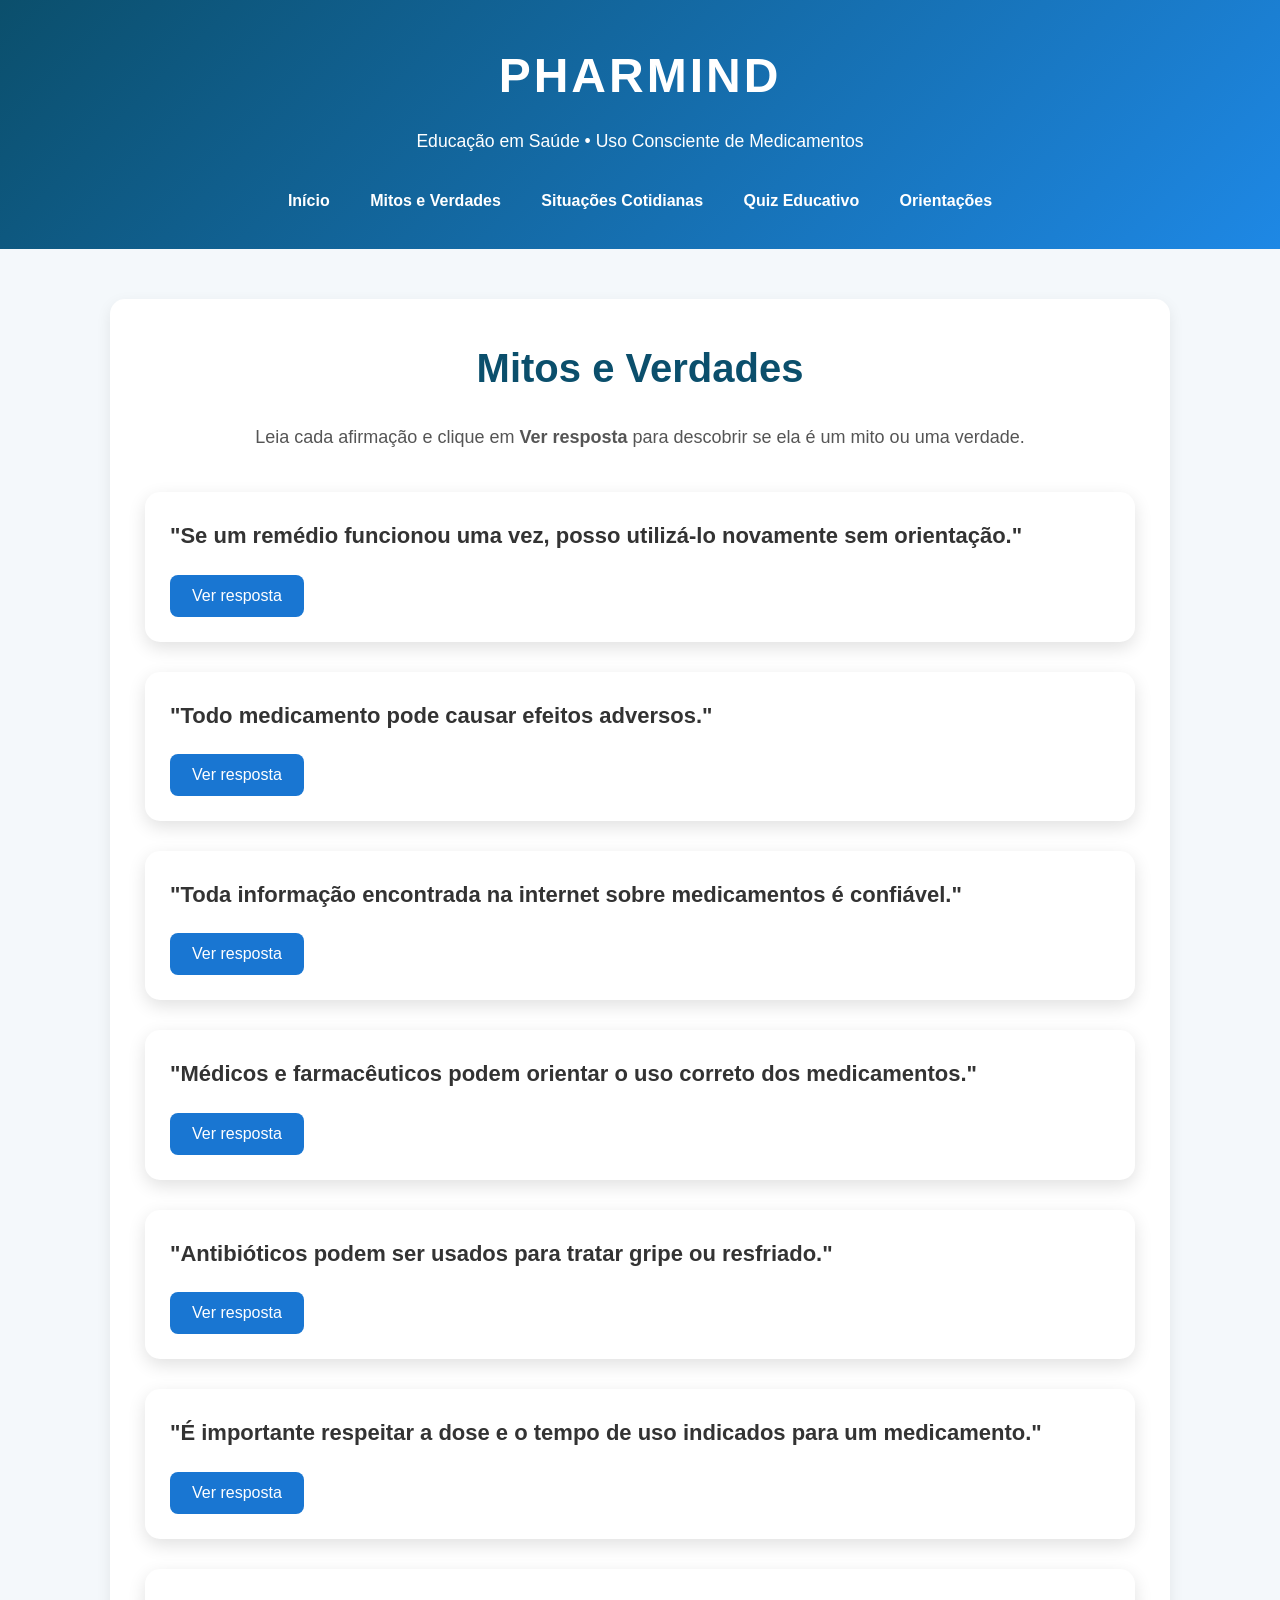
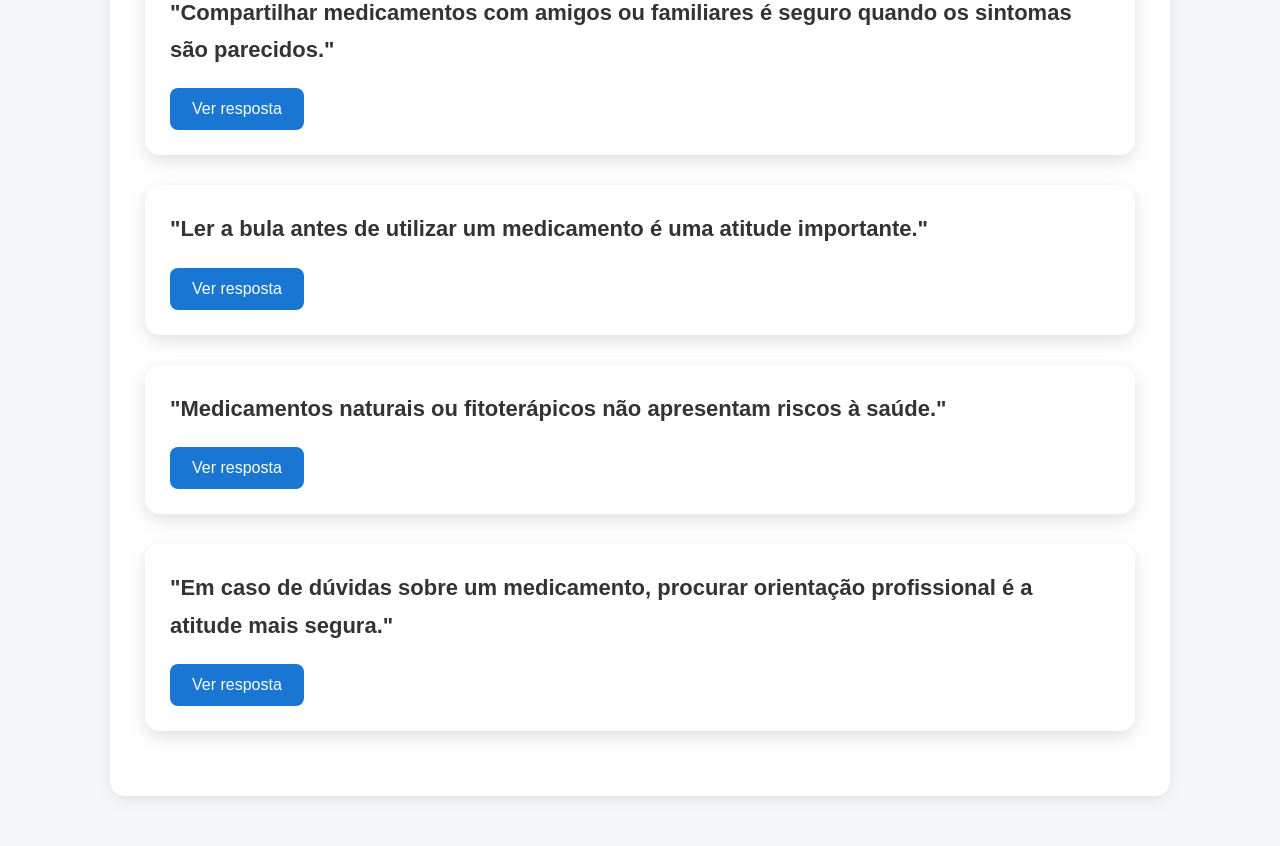
==== mitos.html @ d5031b0a "Add files via upload" ====
<!DOCTYPE html>
<html lang="pt-BR">

<head>
    <meta charset="UTF-8">
    <meta name="viewport" content="width=device-width, initial-scale=1.0">
    <title>Pharmind - Mitos e Verdades</title>

    <link rel="stylesheet" href="style.css">
</head>

<body>

    <header>

        <h1>PHARMIND</h1>

        <p>Educação em Saúde • Uso Consciente de Medicamentos</p>

        <nav>
            <a href="index.html">Início</a>
            <a href="mitos.html">Mitos e Verdades</a>
            <a href="situacoes.html">Situações Cotidianas</a>
            <a href="quiz.html">Quiz Educativo</a>
            <a href="orientacoes.html">Orientações</a>
        </nav>

    </header>

    <main>

        <section id="mitos">

            <h2>Mitos e Verdades</h2>

            <p>
                Leia cada afirmação e clique em <strong>Ver resposta</strong> para descobrir se ela é um mito ou uma verdade.
            </p>

            <!-- PERGUNTA 1 -->
            <article class="card">

                <h3>"Se um remédio funcionou uma vez, posso utilizá-lo novamente sem orientação."</h3>

                <button onclick="mostrarResposta('r1')">Ver resposta</button>

                <div id="r1" class="resposta">

                    <h4 class="mito">❌ MITO</h4>

                    <p>
                        Um medicamento indicado anteriormente pode não ser adequado para uma nova situação.
                        Os sintomas podem ser parecidos, mas a causa pode ser diferente.
                    </p>

                </div>

            </article>

            <!-- PERGUNTA 2 -->
            <article class="card">

                <h3>"Todo medicamento pode causar efeitos adversos."</h3>

                <button onclick="mostrarResposta('r2')">Ver resposta</button>

                <div id="r2" class="resposta">

                    <h4 class="verdade">✅ VERDADE</h4>

                    <p>
                        Mesmo quando utilizados corretamente, medicamentos podem provocar efeitos adversos em algumas pessoas.
                    </p>

                </div>

            </article>

<!-- PERGUNTA 3 -->

<article class="card">

    <h3>"Toda informação encontrada na internet sobre medicamentos é confiável."</h3>

    <button onclick="mostrarResposta('r3')">Ver resposta</button>

    <div id="r3" class="resposta">

        <h4 class="mito">❌ MITO</h4>

        <p>
            Nem toda informação disponível na internet é confiável. Procure sempre fontes oficiais e orientação de profissionais da saúde.
        </p>

    </div>

</article>

<!-- PERGUNTA 4 -->

<article class="card">

    <h3>"Médicos e farmacêuticos podem orientar o uso correto dos medicamentos."</h3>

    <button onclick="mostrarResposta('r4')">Ver resposta</button>

    <div id="r4" class="resposta">

        <h4 class="verdade">✅ VERDADE</h4>

        <p>
            Esses profissionais possuem conhecimento técnico para orientar sobre o uso seguro, a dose adequada e possíveis riscos dos medicamentos.
        </p>

    </div>

</article>

<!-- PERGUNTA 5 -->

<article class="card">

    <h3>"Antibióticos podem ser usados para tratar gripe ou resfriado."</h3>

    <button onclick="mostrarResposta('r5')">Ver resposta</button>

    <div id="r5" class="resposta">

        <h4 class="mito">❌ MITO</h4>

        <p>
            Gripe e resfriado são causados, na maioria dos casos, por vírus. Antibióticos combatem bactérias e seu uso inadequado favorece a resistência bacteriana.
        </p>

    </div>

</article>

<!-- PERGUNTA 6 -->

<article class="card">

    <h3>"É importante respeitar a dose e o tempo de uso indicados para um medicamento."</h3>

    <button onclick="mostrarResposta('r6')">Ver resposta</button>

    <div id="r6" class="resposta">

        <h4 class="verdade">✅ VERDADE</h4>

        <p>
            Alterar a dose ou interromper o tratamento por conta própria pode diminuir a eficácia do medicamento e aumentar os riscos à saúde.
        </p>

    </div>

</article>

<!-- PERGUNTA 7 -->

<article class="card">

    <h3>"Compartilhar medicamentos com amigos ou familiares é seguro quando os sintomas são parecidos."</h3>

    <button onclick="mostrarResposta('r7')">Ver resposta</button>

    <div id="r7" class="resposta">

        <h4 class="mito">❌ MITO</h4>

        <p>
            Pessoas diferentes podem apresentar doenças distintas, alergias ou contraindicações. Um medicamento seguro para uma pessoa pode representar riscos para outra.
        </p>

    </div>

</article>

<!-- PERGUNTA 8 -->

<article class="card">

    <h3>"Ler a bula antes de utilizar um medicamento é uma atitude importante."</h3>

    <button onclick="mostrarResposta('r8')">Ver resposta</button>

    <div id="r8" class="resposta">

        <h4 class="verdade">✅ VERDADE</h4>

        <p>
            A bula contém informações importantes sobre indicação, modo de uso, contraindicações, efeitos adversos e cuidados necessários durante o tratamento.
        </p>

    </div>

</article>

<!-- PERGUNTA 9 -->

<article class="card">

    <h3>"Medicamentos naturais ou fitoterápicos não apresentam riscos à saúde."</h3>

    <button onclick="mostrarResposta('r9')">Ver resposta</button>

    <div id="r9" class="resposta">

        <h4 class="mito">❌ MITO</h4>

        <p>
            Produtos naturais também podem causar efeitos adversos, alergias e interações com outros medicamentos. O uso deve ser orientado por um profissional.
        </p>

    </div>

</article>

<!-- PERGUNTA 10 -->

<article class="card">

    <h3>"Em caso de dúvidas sobre um medicamento, procurar orientação profissional é a atitude mais segura."</h3>

    <button onclick="mostrarResposta('r10')">Ver resposta</button>

    <div id="r10" class="resposta">

        <h4 class="verdade">✅ VERDADE</h4>

        <p>
            Médicos e farmacêuticos são os profissionais mais indicados para esclarecer dúvidas e orientar o uso correto dos medicamentos, reduzindo os riscos da automedicação.
        </p>

    </div>

</article>
        </section>

    </main>

    <script src="script.js"></script>

</body>

</html>
---- style.css ----
/* =====================================================
                    RESET
===================================================== */

*{
    margin:0;
    padding:0;
    box-sizing:border-box;
}

/* =====================================================
                    BODY
===================================================== */

body{
    font-family:Arial, Helvetica, sans-serif;
    background:#F4F8FB;
    color:#333;
    line-height:1.7;
}

/* =====================================================
                    CABEÇALHO
===================================================== */

header{
    background:linear-gradient(135deg,#0B4F6C,#1E88E5);
    color:white;
    text-align:center;
    padding:35px 20px;
}

header h1{
    font-size:3rem;
    letter-spacing:3px;
}

header p{
    margin-top:10px;
    font-size:1.1rem;
}

/* =====================================================
                    MENU
===================================================== */

nav{
    margin-top:30px;
}

nav a{
    color:white;
    text-decoration:none;
    margin:0 18px;
    font-weight:bold;
    transition:.3s;
}

nav a:hover{
    color:#FFD54F;
}

/* =====================================================
                    CONTEÚDO
===================================================== */

main{
    max-width:1100px;
    margin:50px auto;
    padding:0 20px;
}

/* =====================================================
                    SEÇÕES
===================================================== */

section{
    background:white;
    margin-bottom:35px;
    padding:35px;
    border-radius:15px;
    box-shadow:0 5px 15px rgba(0,0,0,.08);
}

section h2{
    color:#0B4F6C;
    margin-bottom:20px;
    border-left:6px solid #1E88E5;
    padding-left:12px;
}

section p{
    margin-bottom:18px;
    text-align:justify;
}

/* =====================================================
                    LISTAS
===================================================== */

ul{
    margin-top:20px;
    margin-left:25px;
}

li{
    margin-bottom:15px;
    font-size:1.05rem;
}

/* =====================================================
                MITOS E VERDADES
===================================================== */

#mitos h2{
    text-align:center;
    font-size:2.5rem;
    border:none;
    padding:0;
}

#mitos > p{
    text-align:center;
    font-size:18px;
    margin-bottom:40px;
    color:#555;
}

/* Cards */

.card{
    background:white;
    border-radius:15px;
    padding:25px;
    margin-bottom:30px;
    box-shadow:0 6px 18px rgba(0,0,0,.12);
    transition:.3s;
}

.card:hover{
    transform:translateY(-4px);
}

.card h3{
    color:#333;
    font-size:22px;
    margin-bottom:20px;
}

/* Botões */

.card button{
    background:#1976D2;
    color:white;
    border:none;
    padding:12px 22px;
    border-radius:8px;
    cursor:pointer;
    font-size:16px;
    transition:.3s;
}

.card button:hover{
    background:#0D47A1;
}

/* Resposta */

.resposta{
    display:none;
    margin-top:20px;
    padding:18px;
    background:#F4F8FB;
    border-left:6px solid #1976D2;
    border-radius:10px;
    animation:aparecer .4s;
}

.resposta h4{
    margin-bottom:10px;
}

.resposta p{
    line-height:1.7;
}

/* Cores */

.mito{
    color:#E53935;
}

.verdade{
    color:#2E7D32;
}

/* =====================================================
                    RODAPÉ
===================================================== */

footer{
    background:#0B4F6C;
    color:white;
    text-align:center;
    padding:25px;
    margin-top:40px;
}

footer p{
    margin:5px;
}

/* =====================================================
                    LINHAS
===================================================== */

hr{
    border:none;
    height:1px;
    background:#ddd;
    margin:20px 0;
}

/* =====================================================
                    ANIMAÇÕES
===================================================== */

@keyframes aparecer{

    from{
        opacity:0;
        transform:translateY(-10px);
    }

    to{
        opacity:1;
        transform:translateY(0);
    }

}

/* =====================================================
                RESPONSIVIDADE
===================================================== */

@media(max-width:768px){

    header h1{
        font-size:2.2rem;
    }

    nav{
        display:flex;
        flex-direction:column;
        gap:15px;
    }

    nav a{
        margin:0;
    }

    section{
        padding:25px;
    }

    #mitos h2{
        font-size:2rem;
    }

    .card{
        padding:18px;
    }

    .card h3{
        font-size:18px;
    }

    .card button{
        width:100%;
    }

}
/* ==========================================
              ORIENTAÇÕES
========================================== */

#orientacoes{
    max-width:1000px;
    margin:50px auto;
}

#orientacoes > h2{
    text-align:center;
    font-size:2.5rem;
    color:#0B4F6C;
    border:none;
    padding:0;
}

.introducao{
    max-width:800px;
    margin:20px auto 40px;
    text-align:center;
    color:#555;
    font-size:18px;
}


/* CARDS */

.orientacao-card{
    background:white;
    padding:30px;
    margin-bottom:25px;
    border-radius:15px;

    box-shadow:
        0 5px 15px rgba(0,0,0,.08);

    transition:.3s;
}

.orientacao-card:hover{
    transform:translateY(-3px);
}

.orientacao-card h3{
    color:#0B4F6C;
    font-size:21px;
    margin-bottom:15px;
}

.orientacao-card p{
    line-height:1.7;
}


/* LISTA */

.orientacao-card ul{
    margin-top:10px;
    padding-left:25px;
}

.orientacao-card li{
    margin-bottom:12px;
}


/* ALERTA */

.orientacao-card.alerta{
    border-left:6px solid #E53935;
}

.orientacao-card.alerta h3{
    color:#C62828;
}


/* REFLEXÃO */

.reflexao{
    margin-top:20px;
    padding:20px;

    background:#F4F8FB;

    border-radius:12px;

    border-left:5px solid #1976D2;
}

.reflexao p{
    margin-bottom:10px;
    font-weight:bold;
    color:#333;
}


/* AVISO FINAL */

.aviso{
    background:#EAF4FC;

    border-left:6px solid #1976D2;

    text-align:center;

    padding:30px;

    border-radius:15px;

    margin-top:35px;
}

.aviso h3{
    color:#0B4F6C;
    margin-bottom:15px;
}

.aviso p{
    margin-bottom:10px;
}


/* RESPONSIVIDADE */

@media(max-width:768px){

    #orientacoes{
        margin:30px auto;
    }

    #orientacoes > h2{
        font-size:2rem;
    }

    .orientacao-card{
        padding:22px;
    }

    .orientacao-card h3{
        font-size:18px;
    }

}
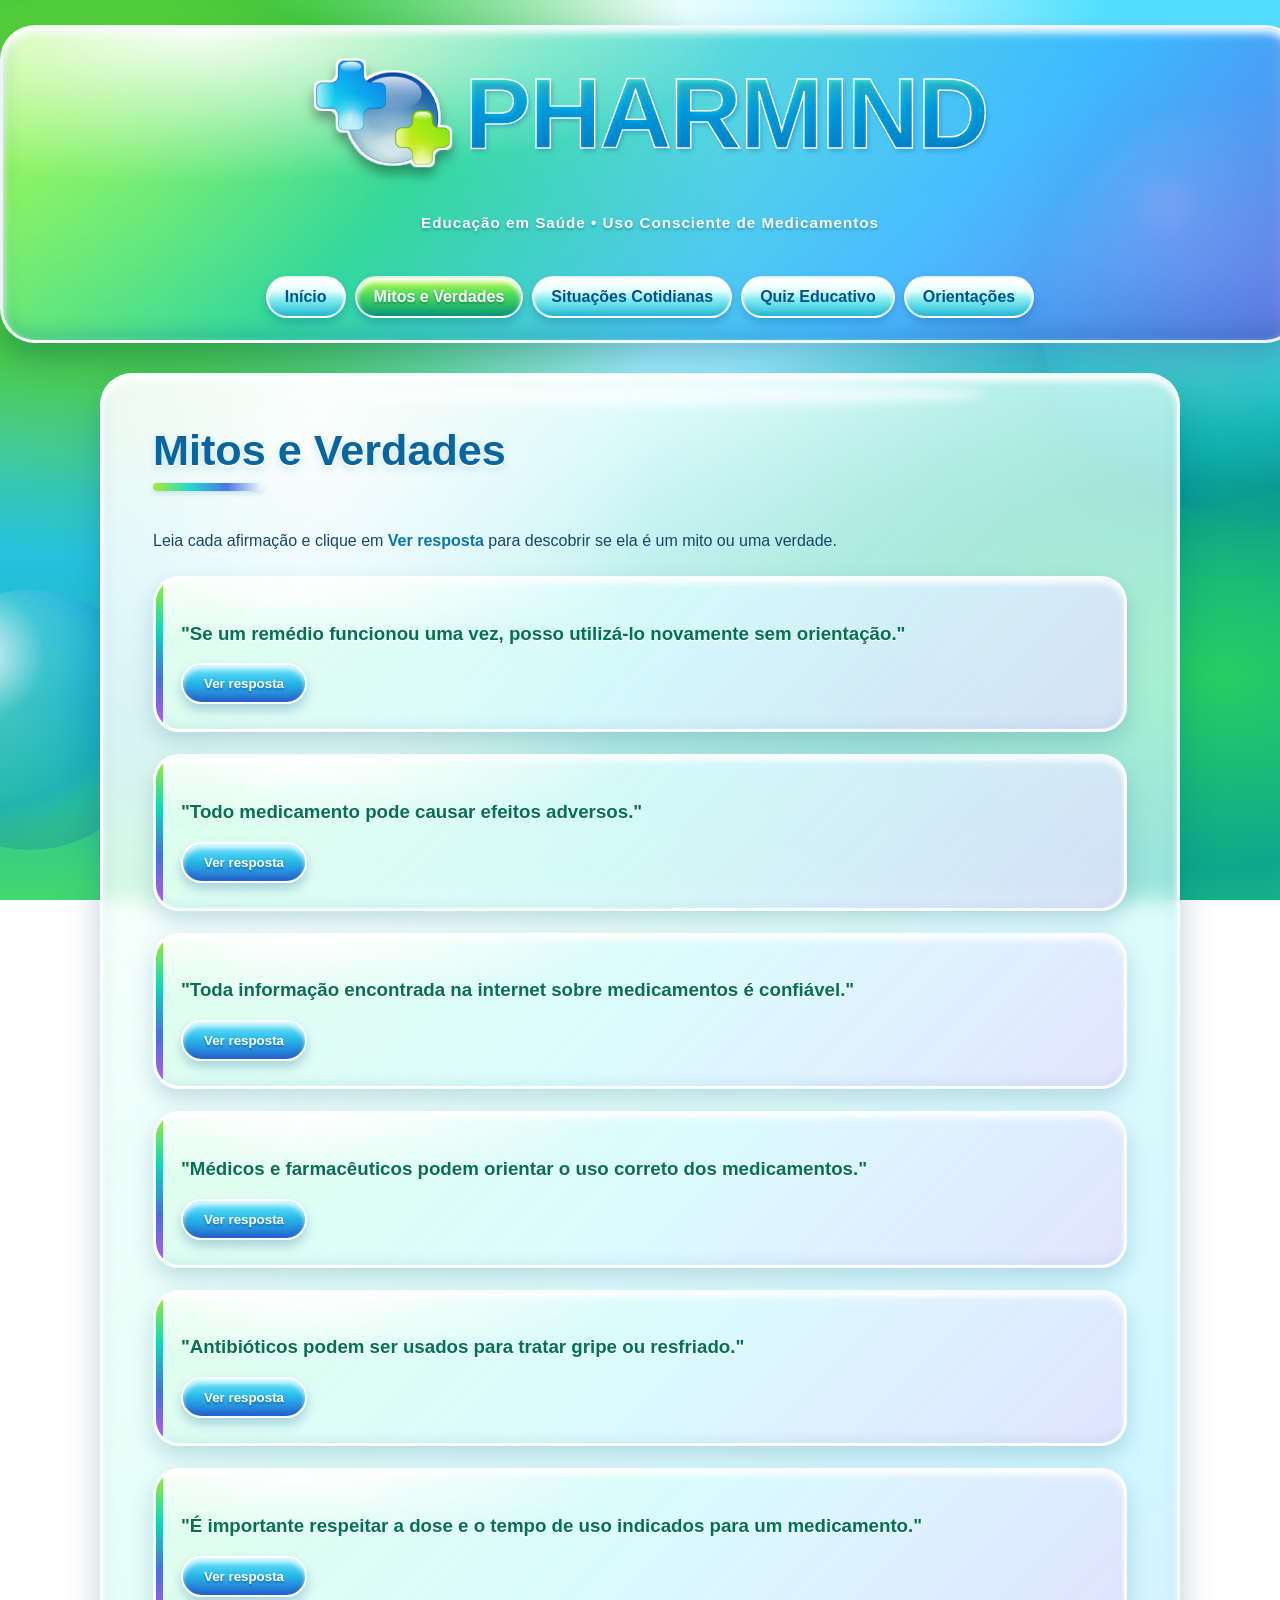
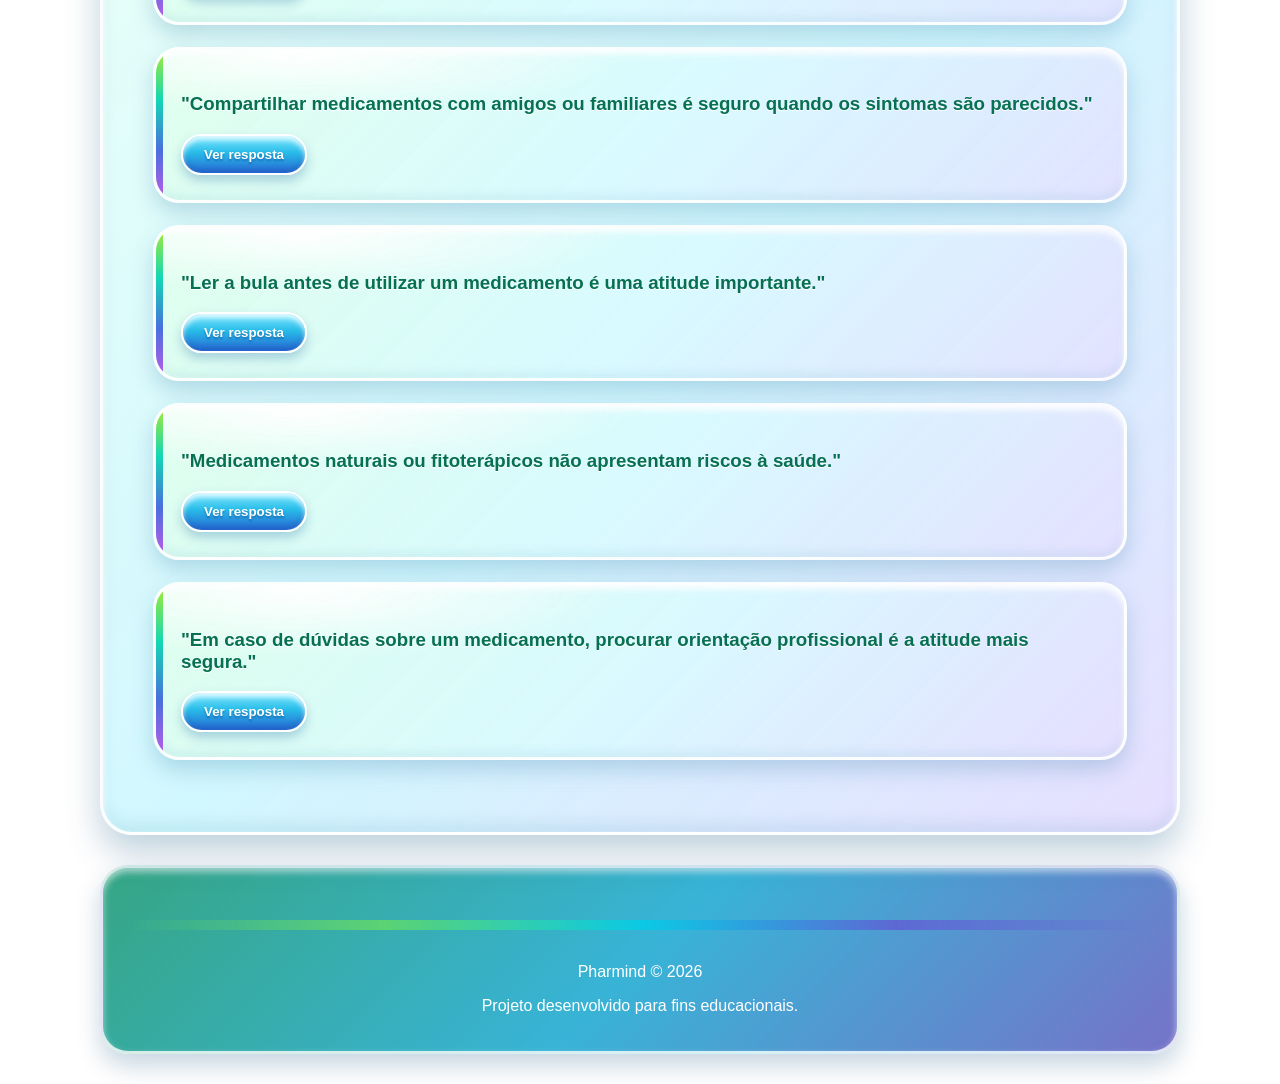
==== commit ae499133: "Add files via upload" ====
--- a/mitos.html
+++ b/mitos.html
@@ -5,21 +5,61 @@
     <meta charset="UTF-8">
     <meta name="viewport" content="width=device-width, initial-scale=1.0">
     <title>Pharmind - Mitos e Verdades</title>
-
     <link rel="stylesheet" href="style.css">
+    <link rel="shortcut icon" href="logopequena.ico"">
 </head>
 
 <body>
 
+    <svg width="0" height="0" style="position:absolute">
+    <filter id="borda-branca" x="-10%" y="-10%" width="120%" height="120%">
+        <!-- Expande o contorno transparente da imagem -->
+        <feMorphology 
+            in="SourceAlpha" 
+            operator="dilate" 
+            radius="1.5" 
+            result="expandido"
+        />
+
+        <!-- Cria a cor branca -->
+        <feFlood 
+            flood-color="white" 
+            result="branco"
+        />
+
+        <!-- Coloca o branco somente na área expandida -->
+        <feComposite 
+            in="branco" 
+            in2="expandido" 
+            operator="in" 
+            result="borda"
+        />
+
+        <!-- Coloca a imagem original por cima da borda -->
+        <feComposite 
+            in="SourceGraphic" 
+            in2="borda" 
+            operator="over"
+        />
+    </filter>
+</svg>
+
     <header>
 
-        <h1>PHARMIND</h1>
+        <div class="cabecalho-titulo">
+            <img src="logogrande.png" class="logo">   
+            <h1>PHARMIND</h1> 
+        </div>
+
+        <br><br>
 
         <p>Educação em Saúde • Uso Consciente de Medicamentos</p>
+
+        <br>
 
         <nav>
             <a href="index.html">Início</a>
-            <a href="mitos.html">Mitos e Verdades</a>
+            <a href="mitos.html" class="ativo">Mitos e Verdades</a>
             <a href="situacoes.html">Situações Cotidianas</a>
             <a href="quiz.html">Quiz Educativo</a>
             <a href="orientacoes.html">Orientações</a>
@@ -239,6 +279,20 @@
 
     </main>
 
+    <footer>
+        
+        <hr>
+
+        <p>
+            Pharmind © 2026
+        </p>
+
+        <p>
+            Projeto desenvolvido para fins educacionais.
+        </p>
+
+    </footer>
+
     <script src="script.js"></script>
 
 </body>
--- a/style.css
+++ b/style.css
@@ -1,427 +1,1313 @@
-/* =====================================================
-                    RESET
-===================================================== */
-
-*{
-    margin:0;
-    padding:0;
-    box-sizing:border-box;
-}
-
-/* =====================================================
-                    BODY
-===================================================== */
-
-body{
-    font-family:Arial, Helvetica, sans-serif;
-    background:#F4F8FB;
-    color:#333;
-    line-height:1.7;
-}
-
-/* =====================================================
-                    CABEÇALHO
-===================================================== */
-
-header{
-    background:linear-gradient(135deg,#0B4F6C,#1E88E5);
-    color:white;
-    text-align:center;
-    padding:35px 20px;
+.cabecalho-titulo {
+  display: flex;
+  align-items: center;
+  justify-content: center; 
+  gap: 12px;
+}
+
+.logo {
+  width: 140px;
+  height: auto;
+  filter:
+   url(#borda-branca)
+            drop-shadow(0 8px 6px rgba(0, 0, 0, 0.35));
+}
+
+.conteudo {
+    display: flex;
+    align-items: center;
+}
+
+.conteudo ul {
+    margin-left: 30px;
+}
+
+.imagi {
+    width:250px;
+    margin-left:200px;
+    filter: 
+    url(#borda-branca)
+    drop-shadow(0px 12px 8px rgba(0, 0, 0, 0.5));
+}
+
+h1 {
+  margin: 0;
+  text-align: center;  
+}
+
+#info::marker {
+  content: "📖 ";
+}
+
+#mito::marker {
+  content: "🧠 ";
+}
+
+#situ::marker {
+  content: "🏠 ";
+}
+
+#qiiz::marker {
+  content: "✅ ";
+}
+
+#orie::marker {
+  content: "💙 ";
+}
+
+:root {
+    --green: #28c94f;
+    --lime: #a8e82f;
+    --green-dark: #087c42;
+
+    --cyan: #00d9ef;
+    --blue: #0877dc;
+    --deep-blue: #073d9e;
+
+    --purple: #6844d8;
+    --pink: #ff72c9;
+    --yellow: #ffe52e;
+    --orange: #ff9c21;
+
+    --white: #ffffff;
+
+    --text: #16466a;
+    --dark: #073d63;
+
+    --glass:
+        rgba(255,255,255,.67);
+}
+
+
+/* =========================================================
+   BASE
+   ========================================================= */
+
+* {
+    box-sizing: border-box;
+}
+
+html {
+    scroll-behavior: smooth;
+}
+
+body {
+    margin: 0;
+
+    min-height: 100vh;
+
+    font-family: Tahoma, Verdana, Arial, sans-serif;
+
+    color: var(--text);
+
+    background:
+
+        /* grandes manchas verdes */
+        radial-gradient(
+            ellipse at 8% 18%,
+            #8ee82d 0%,
+            #45c83c 18%,
+            transparent 38%
+        ),
+
+        radial-gradient(
+            ellipse at 95% 75%,
+            #26cf62 0%,
+            #0da88c 20%,
+            transparent 42%
+        ),
+
+        /* céu */
+        radial-gradient(
+            ellipse at 50% -10%,
+            #ffffff 0%,
+            #bdf8ff 24%,
+            transparent 52%
+        ),
+
+        /* azul da água */
+        linear-gradient(
+            180deg,
+            #4edfff 0%,
+            #8eeeff 28%,
+            #2bc5ec 55%,
+            #19b8bd 78%,
+            #42d86e 100%
+        );
+
+    background-attachment: fixed;
+
+    overflow-x: hidden;
+}
+
+/* BOLHAS >:3 */
+
+body::before {
+    content: "";
+
+    position: fixed;
+
+    width: 420px;
+    height: 420px;
+
+    top: 100px;
+    right: -180px;
+
+    border-radius: 50%;
+
+    background:
+        radial-gradient(
+            circle at 30% 25%,
+            rgba(255,255,255,.95) 0 5%,
+            rgba(255,255,255,.5) 7%,
+            rgba(255,255,255,.12) 24%,
+            #00c8ff2e 55%,
+            rgba(0,100,220,.08) 70%,
+            transparent 72%
+        );
+
+    box-shadow:
+        inset -30px -25px 60px rgba(0,70,180,.15),
+        0 15px 50px rgba(0,100,150,.18);
+
+    pointer-events: none;
+
+    z-index: -1;
+}
+
+
+body::after {
+    content: "";
+
+    position: fixed;
+
+    width: 260px;
+    height: 260px;
+
+    left: -100px;
+    bottom: 50px;
+
+    border-radius: 50%;
+
+    background:
+        radial-gradient(
+            circle at 30% 25%,
+            white 0 4%,
+            rgba(255,255,255,.7) 6%,
+            rgba(255,255,255,.15) 25%,
+            rgba(0,130,255,.25) 58%,
+            transparent 72%
+        );
+
+    box-shadow:
+        inset -15px -20px 35px rgba(0,80,180,.2);
+
+    pointer-events: none;
+
+    z-index: -1;
+}
+
+/* BOLHAS >:3 FIM */
+
+/* =========================================================
+   HEADER
+   ========================================================= */
+
+header {
+    position: relative;
+
+    width: 1300px;
+
+    margin: 25px auto 30px;
+
+    padding: 28px 32px 22px;
+
+    text-align: center;
+
+    border-radius: 35px;
+
+    border: 3px solid rgba(255,255,255,.9);
+    
+    background:
+
+        radial-gradient(
+            ellipse at 15% 0%,
+            rgba(255,255,255,.95),
+            transparent 35%
+        ),
+
+        linear-gradient(
+            135deg,
+            rgba(174,255,84,.88),
+            rgba(47,221,188,.75) 35%,
+            rgba(54,177,255,.82) 70%,
+            rgba(90,77,218,.72)
+        );
+
+    box-shadow:
+
+        0 15px 30px rgba(0,73,130,.3),
+
+        inset 0 5px 8px rgba(255,255,255,.95),
+
+        inset 0 -8px 18px rgba(0,85,130,.2);
+
+    backdrop-filter: blur(7px);
+
+    overflow: hidden;
 }
 
 header h1{
-    font-size:3rem;
-    letter-spacing:3px;
-}
-
-header p{
-    margin-top:10px;
-    font-size:1.1rem;
-}
-
-/* =====================================================
-                    MENU
-===================================================== */
-
-nav{
-    margin-top:30px;
-}
-
-nav a{
-    color:white;
-    text-decoration:none;
-    margin:0 18px;
-    font-weight:bold;
-    transition:.3s;
-}
-
-nav a:hover{
-    color:#FFD54F;
-}
-
-/* =====================================================
-                    CONTEÚDO
-===================================================== */
-
-main{
-    max-width:1100px;
-    margin:50px auto;
-    padding:0 20px;
-}
-
-/* =====================================================
-                    SEÇÕES
-===================================================== */
-
-section{
-    background:white;
-    margin-bottom:35px;
-    padding:35px;
-    border-radius:15px;
-    box-shadow:0 5px 15px rgba(0,0,0,.08);
-}
-
-section h2{
-    color:#0B4F6C;
-    margin-bottom:20px;
-    border-left:6px solid #1E88E5;
-    padding-left:12px;
-}
-
-section p{
-    margin-bottom:18px;
-    text-align:justify;
-}
-
-/* =====================================================
-                    LISTAS
-===================================================== */
-
-ul{
-    margin-top:20px;
-    margin-left:25px;
-}
-
-li{
-    margin-bottom:15px;
-    font-size:1.05rem;
-}
-
-/* =====================================================
-                MITOS E VERDADES
-===================================================== */
-
-#mitos h2{
-    text-align:center;
-    font-size:2.5rem;
-    border:none;
-    padding:0;
-}
-
-#mitos > p{
-    text-align:center;
-    font-size:18px;
-    margin-bottom:40px;
-    color:#555;
-}
-
-/* Cards */
-
-.card{
-    background:white;
-    border-radius:15px;
-    padding:25px;
-    margin-bottom:30px;
-    box-shadow:0 6px 18px rgba(0,0,0,.12);
-    transition:.3s;
-}
-
-.card:hover{
-    transform:translateY(-4px);
-}
-
-.card h3{
-    color:#333;
-    font-size:22px;
-    margin-bottom:20px;
-}
-
-/* Botões */
-
-.card button{
-    background:#1976D2;
-    color:white;
-    border:none;
-    padding:12px 22px;
-    border-radius:8px;
-    cursor:pointer;
-    font-size:16px;
-    transition:.3s;
-}
-
-.card button:hover{
-    background:#0D47A1;
-}
-
-/* Resposta */
-
-.resposta{
-    display:none;
-    margin-top:20px;
-    padding:18px;
-    background:#F4F8FB;
-    border-left:6px solid #1976D2;
-    border-radius:10px;
-    animation:aparecer .4s;
-}
-
-.resposta h4{
-    margin-bottom:10px;
-}
-
-.resposta p{
-    line-height:1.7;
-}
-
-/* Cores */
-
-.mito{
-    color:#E53935;
-}
-
-.verdade{
-    color:#2E7D32;
-}
-
-/* =====================================================
-                    RODAPÉ
-===================================================== */
-
-footer{
-    background:#0B4F6C;
-    color:white;
-    text-align:center;
-    padding:25px;
-    margin-top:40px;
-}
-
-footer p{
-    margin:5px;
-}
-
-/* =====================================================
-                    LINHAS
-===================================================== */
-
-hr{
-    border:none;
-    height:1px;
-    background:#ddd;
-    margin:20px 0;
-}
-
-/* =====================================================
-                    ANIMAÇÕES
-===================================================== */
-
-@keyframes aparecer{
-
-    from{
-        opacity:0;
-        transform:translateY(-10px);
+    font-size: 100px;
+    font-family: "Trebuchet MS", "Arial Rounded MT Bold", Arial, sans-serif;
+    font-weight: 900;
+    letter-spacing: -2px;
+
+    background: linear-gradient(
+        #75ffb3,
+        #00b7ed 45%,
+        #007ac2
+    );
+    
+    background-clip: text;
+    -webkit-background-clip: text;
+    -webkit-text-fill-color: transparent;
+
+    -webkit-text-stroke: 1.5px #fffefe;
+
+    text-shadow:
+        2px 3px 4px rgba(0, 100, 180, .35);
+}
+
+
+/* =========================================================
+   SUBTÍTULO
+   ========================================================= */
+
+header > p {
+    position: relative;
+
+    margin: 3px 0 22px;
+
+    color: white;
+
+    font-size: .95rem;
+
+    font-weight: 900;
+
+    letter-spacing: 1px;
+
+    text-shadow:
+        0 2px 3px rgba(0,70,110,.4);
+}
+
+
+/* =========================================================
+   NAV
+   ========================================================= */
+
+nav {
+    position: relative;
+
+    display: flex;
+
+    flex-wrap: wrap;
+
+    justify-content: center;
+
+    gap: 9px;
+}
+
+nav a {
+    position: relative;
+
+    padding: 10px 17px;
+
+    border-radius: 30px;
+
+    border: 2px solid rgba(255,255,255,.85);
+
+    text-decoration: none;
+
+    color: #07518a;
+
+    font-weight: 900;
+
+    background:
+        linear-gradient(
+            180deg,
+            #ffffff 0%,
+            #e6ffff 32%,
+            #7be9ec 60%,
+            #2ac1dd 100%
+        );
+
+    box-shadow:
+
+        0 5px 9px rgba(0,70,130,.25),
+
+        inset 0 4px 5px rgba(255,255,255,.95),
+
+        inset 0 -3px 5px rgba(0,100,150,.16);
+
+    transition: .2s ease;
+}
+
+nav a:hover {
+    transform: translateY(-4px) scale(1.03);
+
+    box-shadow:
+
+        0 9px 15px rgba(0,70,130,.3),
+
+        inset 0 4px 5px white;
+}
+
+nav a.ativo {
+    color: white;
+
+    background:
+        linear-gradient(
+            180deg,
+            #c9ff52,
+            #4cda5a 45%,
+            #079c78 100%
+        );
+
+    text-shadow:
+        0 2px 2px rgba(0,90,60,.45);
+}
+
+
+/* =========================================================
+   MAIN
+   ========================================================= */
+
+main {
+    width: min(1080px, 90%);
+
+    margin: auto;
+}
+
+
+/* =========================================================
+   PAINÉIS PRINCIPAIS
+   ========================================================= */
+
+main section:not(#quiz),
+#quiz {
+    position: relative;
+
+    margin-bottom: 28px;
+
+    padding: 50px;
+
+    border-radius: 32px;
+
+    border: 3px solid rgba(255,255,255,.88);
+
+    background:
+
+        radial-gradient(
+            ellipse at 20% 0%,
+            rgba(255,255,255,.9),
+            transparent 28%
+        ),
+
+        linear-gradient(
+            135deg,
+            rgba(255,255,255,.86),
+            rgba(223,255,246,.73) 35%,
+            rgba(191,244,255,.72) 68%,
+            rgba(216,204,255,.63)
+        );
+
+    box-shadow:
+
+        0 18px 35px rgba(0,74,125,.25),
+
+        inset 0 5px 7px rgba(255,255,255,.95),
+
+        inset 0 -8px 15px rgba(0,100,140,.1);
+
+    backdrop-filter: blur(10px);
+
+    overflow: hidden;
+}
+
+
+/* brilho no painel */
+
+main section:not(#quiz)::before,
+#quiz::before {
+    content: "";
+
+    position: absolute;
+
+    width: 65%;
+
+    height: 22px;
+
+    top: 7px;
+    left: 17%;
+
+    border-radius: 50%;
+
+    background: rgba(255,255,255,.65);
+
+    filter: blur(5px);
+
+    pointer-events: none;
+}
+
+
+/* =========================================================
+   TÍTULOS
+   ========================================================= */
+
+h2 {
+    margin-top: 0;
+
+    color: #0865a0;
+
+    font-size: clamp(1.8rem, 4vw, 2.7rem);
+
+    font-weight: 900;
+
+    text-shadow:
+        0 2px 0 white,
+        0 4px 8px rgba(0,100,160,.16);
+}
+
+h2::after {
+    content: "";
+
+    display: block;
+
+    width: 110px;
+    height: 8px;
+
+    margin-top: 8px;
+
+    border-radius: 20px;
+
+    background:
+        linear-gradient(
+            90deg,
+            #a8ed32,
+            #22d8ce,
+            #4b77df,
+            transparent
+        );
+
+    box-shadow:
+        0 2px 5px rgba(0,120,160,.2);
+}
+
+
+h3 {
+    color: #087052;
+
+    font-weight: 900;
+
+    text-shadow: 0 1px white;
+}
+
+
+/* =========================================================
+   TEXTO
+   ========================================================= */
+
+p {
+    line-height: 1.7;
+}
+
+strong {
+    color: #0875ae;
+}
+
+
+/* =========================================================
+   HR
+   ========================================================= */
+
+hr {
+    border: 0;
+
+    height: 10px;
+
+    margin: 28px auto;
+
+    border-radius: 20px;
+
+    background:
+        linear-gradient(
+            90deg,
+            transparent,
+            #65dc64,
+            #00cfe9,
+            #625bd5,
+            transparent
+        );
+
+    opacity: .8;
+}
+
+
+/* =========================================================
+   CARDS
+   ========================================================= */
+
+.card,
+.situacao,
+.orientacao-card {
+    position: relative;
+
+    margin: 22px 0;
+
+    padding: 25px;
+
+    border-radius: 26px;
+
+    border: 3px solid rgba(255,255,255,.88);
+
+    background:
+
+        radial-gradient(
+            ellipse at 15% 5%,
+            rgba(255,255,255,.95),
+            transparent 28%
+        ),
+
+        linear-gradient(
+            135deg,
+            rgba(223,255,235,.9),
+            rgba(218,251,255,.82) 50%,
+            rgba(229,222,255,.75)
+        );
+
+    box-shadow:
+
+        0 10px 22px rgba(0,85,135,.2),
+
+        inset 0 4px 6px rgba(255,255,255,.95),
+
+        inset 0 -5px 10px rgba(0,100,140,.08);
+
+    transition: .2s ease;
+
+    overflow: hidden;
+}
+
+
+/* pequena faixa colorida lateral */
+
+.card::after,
+.situacao::after,
+.orientacao-card::after {
+    content: "";
+
+    position: absolute;
+
+    left: 0;
+    top: 0;
+
+    width: 7px;
+    height: 100%;
+
+    background:
+        linear-gradient(
+            180deg,
+            #a6ec32,
+            #12d7b4,
+            #4870dd,
+            #bc5ce8
+        );
+}
+
+
+.card:hover,
+.situacao:hover,
+.orientacao-card:hover {
+    transform: translateY(-5px) rotate(.15deg);
+
+    box-shadow:
+
+        0 16px 30px rgba(0,75,130,.27),
+
+        inset 0 4px 6px white;
+}
+
+
+/* =========================================================
+   BOTÕES
+   ========================================================= */
+
+button {
+    position: relative;
+
+    padding: 11px 21px;
+
+    border-radius: 25px;
+
+    border: 2px solid white;
+
+    color: white;
+
+    font-family: inherit;
+
+    font-weight: 900;
+
+    cursor: pointer;
+
+    background:
+        linear-gradient(
+            180deg,
+            #80e9ff 0%,
+            #27bce9 45%,
+            #2868d2 100%
+        );
+
+    text-shadow:
+        0 2px 2px rgba(0,60,130,.45);
+
+    box-shadow:
+
+        0 6px 11px rgba(0,80,150,.25),
+
+        inset 0 4px 5px rgba(255,255,255,.75),
+
+        inset 0 -4px 5px rgba(0,60,160,.2);
+
+    transition: .2s ease;
+}
+
+button:hover {
+    transform: translateY(-3px) scale(1.025);
+
+    filter: saturate(1.15);
+
+    box-shadow:
+
+        0 9px 17px rgba(0,80,150,.3),
+
+        inset 0 4px 5px white;
+}
+
+
+/* =========================================================
+   RESPOSTAS
+   ========================================================= */
+
+.resposta {
+    display: none;
+
+    margin-top: 18px;
+
+    padding: 20px;
+
+    border-radius: 22px;
+
+    border: 2px solid white;
+
+    background:
+        linear-gradient(
+            135deg,
+            rgba(185,255,224,.85),
+            rgba(197,247,255,.9),
+            rgba(228,213,255,.75)
+        );
+
+    box-shadow:
+
+        inset 0 4px 10px rgba(0,100,130,.08),
+
+        0 5px 12px rgba(0,80,130,.12);
+}
+
+.mito {
+    color: #e24955;
+
+    text-shadow: 0 1px white;
+}
+
+.verdade {
+    color: #079653;
+
+    text-shadow: 0 1px white;
+}
+
+
+/* =========================================================
+   ALERTA
+   ========================================================= */
+
+.orientacao-card.alerta,
+.aviso {
+    border-color: #fff;
+
+    background:
+        radial-gradient(
+            ellipse at 10% 0%,
+            white,
+            transparent 25%
+        ),
+
+        linear-gradient(
+            135deg,
+            #fffda4,
+            #ffdd58 40%,
+            #ff9e38 100%
+        );
+
+    box-shadow:
+
+        0 12px 25px rgba(190,105,20,.23),
+
+        inset 0 5px 7px white;
+}
+
+
+/* =========================================================
+   REFLEXÃO
+   ========================================================= */
+
+.reflexao {
+    margin-top: 18px;
+
+    padding: 20px;
+
+    border-radius: 22px;
+
+    border: 2px solid white;
+
+    background:
+        linear-gradient(
+            135deg,
+            rgba(180,255,194,.8),
+            rgba(105,233,206,.7)
+        );
+
+    box-shadow:
+
+        inset 0 3px 8px rgba(0,100,100,.1),
+
+        0 5px 12px rgba(0,110,110,.13);
+}
+
+
+/* =========================================================
+   SITUAÇÕES
+   ========================================================= */
+
+.situacao h3 {
+    color: #08734e;
+}
+
+
+/* =========================================================
+   MENSAGEM FINAL
+   ========================================================= */
+
+.mensagem-final {
+    position: relative;
+
+    padding: 32px;
+
+    text-align: center;
+
+    border-radius: 32px;
+
+    color: white;
+
+    border: 3px solid white;
+
+    background:
+
+        radial-gradient(
+            circle at 20% 15%,
+            #c5ff4c,
+            transparent 22%
+        ),
+
+        linear-gradient(
+            135deg,
+            #09aa87,
+            #00cde3 38%,
+            #267bdc 68%,
+            #7549d9
+        );
+
+    box-shadow:
+
+        0 18px 30px rgba(0,70,140,.28),
+
+        inset 0 5px 7px rgba(255,255,255,.65);
+}
+
+.mensagem-final h3 {
+    color: white;
+
+    font-size: 1.6rem;
+}
+
+
+/* =========================================================
+   QUIZ
+   ========================================================= */
+
+#quiz {
+    background:
+
+        radial-gradient(
+            circle at 85% 10%,
+            rgba(179,255,61,.55),
+            transparent 22%
+        ),
+
+        radial-gradient(
+            circle at 10% 90%,
+            rgba(164,96,255,.3),
+            transparent 25%
+        ),
+
+        linear-gradient(
+            135deg,
+            rgba(255,255,255,.92),
+            rgba(201,251,255,.8),
+            rgba(219,255,220,.8)
+        );
+}
+
+
+/* =========================================================
+   PROGRESSO
+   ========================================================= */
+
+.progresso {
+    height: 22px;
+
+    margin: 25px 0 10px;
+
+    padding: 3px;
+
+    border-radius: 30px;
+
+    border: 2px solid white;
+
+    background:
+        #9ee8eb;
+
+    box-shadow:
+        inset 0 3px 6px rgba(0,80,120,.2);
+}
+
+#barraProgresso {
+    height: 100%;
+
+    width: 0;
+
+    border-radius: 30px;
+
+    background:
+        linear-gradient(
+            90deg,
+            #b3ee32,
+            #36dd7e,
+            #05d4e8,
+            #4771db,
+            #9254d7
+        );
+
+    box-shadow:
+
+        inset 0 3px 3px rgba(255,255,255,.75),
+
+        0 2px 6px rgba(0,100,160,.25);
+
+    transition: width .4s ease;
+}
+
+
+/* =========================================================
+   PERGUNTA
+   ========================================================= */
+
+#pergunta-container {
+    margin-top: 25px;
+
+    padding: 25px;
+
+    border-radius: 27px;
+
+    border: 3px solid white;
+
+    background:
+        linear-gradient(
+            135deg,
+            rgba(255,255,255,.9),
+            rgba(219,255,242,.72),
+            rgba(218,230,255,.7)
+        );
+
+    box-shadow:
+        inset 0 4px 10px rgba(0,80,130,.08);
+}
+
+#pergunta {
+    color: #075a9c;
+
+    font-size: 1.4rem;
+}
+
+
+/* =========================================================
+   ALTERNATIVAS
+   ========================================================= */
+
+#alternativas {
+    display: grid;
+
+    gap: 12px;
+
+    margin-top: 20px;
+}
+
+.alternativa {
+    width: 100%;
+
+    text-align: left;
+
+    padding: 16px;
+
+    color: #175477;
+
+    background:
+        linear-gradient(
+            135deg,
+            white,
+            #e0ffff 50%,
+            #dce2ff
+        );
+
+    border: 3px solid white;
+
+    text-shadow: none;
+}
+
+.alternativa:hover:not(:disabled) {
+    background:
+        linear-gradient(
+            135deg,
+            #efffff,
+            #caff9e,
+            #d5ccff
+        );
+}
+
+
+/* correta */
+
+.alternativa.correta {
+    color: white;
+
+    background:
+        linear-gradient(
+            135deg,
+            #b5ef3e,
+            #27d47b,
+            #09b7a8
+        );
+
+    text-shadow:
+        0 2px 2px rgba(0,90,70,.4);
+}
+
+
+/* errada */
+
+.alternativa.errada {
+    color: white;
+
+    background:
+        linear-gradient(
+            135deg,
+            #ff8c8c,
+            #ef4c80,
+            #9c55c9
+        );
+
+    text-shadow:
+        0 2px 2px rgba(100,20,70,.4);
+}
+
+
+/* =========================================================
+   FEEDBACK
+   ========================================================= */
+
+.feedback-correto,
+.feedback-erro {
+    padding: 20px;
+
+    border-radius: 24px;
+
+    border: 3px solid white;
+
+    box-shadow:
+        0 6px 14px rgba(0,70,120,.14);
+}
+
+.feedback-correto {
+    background:
+        linear-gradient(
+            135deg,
+            #d9ff92,
+            #76ebac,
+            #58dcd7
+        );
+}
+
+.feedback-erro {
+    background:
+        linear-gradient(
+            135deg,
+            #ffe08c,
+            #ff9c9c,
+            #db7bd7
+        );
+}
+
+
+/* =========================================================
+   RESULTADO
+   ========================================================= */
+
+#resultado {
+    display: none;
+
+    padding: 30px;
+
+    text-align: center;
+
+    border-radius: 30px;
+
+    border: 3px solid white;
+
+    background:
+        linear-gradient(
+            135deg,
+            #eaffb1,
+            #a7f7d0,
+            #9befff,
+            #d0b8ff
+        );
+
+    box-shadow:
+
+        0 15px 30px rgba(0,80,140,.22),
+
+        inset 0 5px 7px white;
+}
+
+
+#pontuacao strong {
+    color: #6c43c9;
+
+    font-size: 2.2rem;
+}
+
+
+/* =========================================================
+   RESULTADOS
+   ========================================================= */
+
+.resultado-baixo,
+.resultado-medio,
+.resultado-alto {
+    padding: 20px;
+
+    border-radius: 22px;
+
+    border: 3px solid white;
+
+    box-shadow:
+        inset 0 3px 6px rgba(0,80,100,.08);
+}
+
+.resultado-baixo {
+    background:
+        linear-gradient(
+            135deg,
+            #fff7a1,
+            #ffb66d,
+            #ff8c9c
+        );
+}
+
+.resultado-medio {
+    background:
+        linear-gradient(
+            135deg,
+            #fff68b,
+            #aee66c,
+            #6fd8c9
+        );
+}
+
+.resultado-alto {
+    background:
+        linear-gradient(
+            135deg,
+            #cfff68,
+            #55e69d,
+            #54dbea,
+            #8c6be0
+        );
+}
+
+
+/* =========================================================
+   FOOTER
+   ========================================================= */
+
+footer {
+    width: min(1080px, 90%);
+
+    margin: 30px auto;
+
+    padding: 24px;
+
+    text-align: center;
+
+    color: white;
+
+    border-radius: 28px;
+
+    border: 3px solid rgba(255,255,255,.8);
+
+    background:
+        linear-gradient(
+            135deg,
+            rgba(9,146,105,.82),
+            rgba(0,158,203,.78),
+            rgba(79,75,185,.78)
+        );
+
+    box-shadow:
+
+        0 12px 25px rgba(0,70,120,.22),
+
+        inset 0 4px 7px rgba(255,255,255,.6);
+}
+
+footer p {
+    margin: 7px;
+}
+
+
+/* =========================================================
+   SCROLLBAR
+   ========================================================= */
+
+::-webkit-scrollbar {
+    width: 14px;
+}
+
+::-webkit-scrollbar-track {
+    background:
+        linear-gradient(
+            180deg,
+            #a7f7ff,
+            #75df9c
+        );
+}
+
+::-webkit-scrollbar-thumb {
+    border-radius: 20px;
+
+    border: 3px solid #a7f7ff;
+
+    background:
+        linear-gradient(
+            180deg,
+            #79ed3d,
+            #0bd5c1,
+            #4267d8,
+            #794bd2
+        );
+}
+
+
+/* =========================================================
+   RESPONSIVO
+   ========================================================= */
+
+@media (max-width: 700px) {
+
+    header {
+        width: 94%;
+
+        padding: 25px 15px 20px;
+
+        border-radius: 25px;
     }
 
-    to{
-        opacity:1;
-        transform:translateY(0);
+    header h1 {
+        font-size: 2.8rem;
+
+        letter-spacing: 3px;
     }
 
-}
-
-/* =====================================================
-                RESPONSIVIDADE
-===================================================== */
-
-@media(max-width:768px){
-
-    header h1{
-        font-size:2.2rem;
+    nav a {
+        padding: 9px 11px;
+
+        font-size: .78rem;
     }
 
-    nav{
-        display:flex;
-        flex-direction:column;
-        gap:15px;
+    main {
+        width: 94%;
     }
 
-    nav a{
-        margin:0;
+    main section:not(#quiz),
+    #quiz {
+        padding: 20px;
+
+        border-radius: 24px;
     }
 
-    section{
-        padding:25px;
+    .card,
+    .situacao,
+    .orientacao-card {
+        padding: 20px;
+
+        border-radius: 21px;
     }
 
-    #mitos h2{
-        font-size:2rem;
+    #pergunta-container {
+        padding: 18px;
     }
 
-    .card{
-        padding:18px;
+    #pergunta {
+        font-size: 1.15rem;
     }
 
-    .card h3{
-        font-size:18px;
+    footer {
+        width: 94%;
     }
-
-    .card button{
-        width:100%;
+}
+
+
+/* =========================================================
+   REDUÇÃO DE MOVIMENTO
+   ========================================================= */
+
+@media (prefers-reduced-motion: reduce) {
+
+    *,
+    *::before,
+    *::after {
+        animation: none !important;
+        transition: none !important;
     }
-
-}
-/* ==========================================
-              ORIENTAÇÕES
-========================================== */
-
-#orientacoes{
-    max-width:1000px;
-    margin:50px auto;
-}
-
-#orientacoes > h2{
-    text-align:center;
-    font-size:2.5rem;
-    color:#0B4F6C;
-    border:none;
-    padding:0;
-}
-
-.introducao{
-    max-width:800px;
-    margin:20px auto 40px;
-    text-align:center;
-    color:#555;
-    font-size:18px;
-}
-
-
-/* CARDS */
-
-.orientacao-card{
-    background:white;
-    padding:30px;
-    margin-bottom:25px;
-    border-radius:15px;
-
-    box-shadow:
-        0 5px 15px rgba(0,0,0,.08);
-
-    transition:.3s;
-}
-
-.orientacao-card:hover{
-    transform:translateY(-3px);
-}
-
-.orientacao-card h3{
-    color:#0B4F6C;
-    font-size:21px;
-    margin-bottom:15px;
-}
-
-.orientacao-card p{
-    line-height:1.7;
-}
-
-
-/* LISTA */
-
-.orientacao-card ul{
-    margin-top:10px;
-    padding-left:25px;
-}
-
-.orientacao-card li{
-    margin-bottom:12px;
-}
-
-
-/* ALERTA */
-
-.orientacao-card.alerta{
-    border-left:6px solid #E53935;
-}
-
-.orientacao-card.alerta h3{
-    color:#C62828;
-}
-
-
-/* REFLEXÃO */
-
-.reflexao{
-    margin-top:20px;
-    padding:20px;
-
-    background:#F4F8FB;
-
-    border-radius:12px;
-
-    border-left:5px solid #1976D2;
-}
-
-.reflexao p{
-    margin-bottom:10px;
-    font-weight:bold;
-    color:#333;
-}
-
-
-/* AVISO FINAL */
-
-.aviso{
-    background:#EAF4FC;
-
-    border-left:6px solid #1976D2;
-
-    text-align:center;
-
-    padding:30px;
-
-    border-radius:15px;
-
-    margin-top:35px;
-}
-
-.aviso h3{
-    color:#0B4F6C;
-    margin-bottom:15px;
-}
-
-.aviso p{
-    margin-bottom:10px;
-}
-
-
-/* RESPONSIVIDADE */
-
-@media(max-width:768px){
-
-    #orientacoes{
-        margin:30px auto;
-    }
-
-    #orientacoes > h2{
-        font-size:2rem;
-    }
-
-    .orientacao-card{
-        padding:22px;
-    }
-
-    .orientacao-card h3{
-        font-size:18px;
-    }
-
 }
